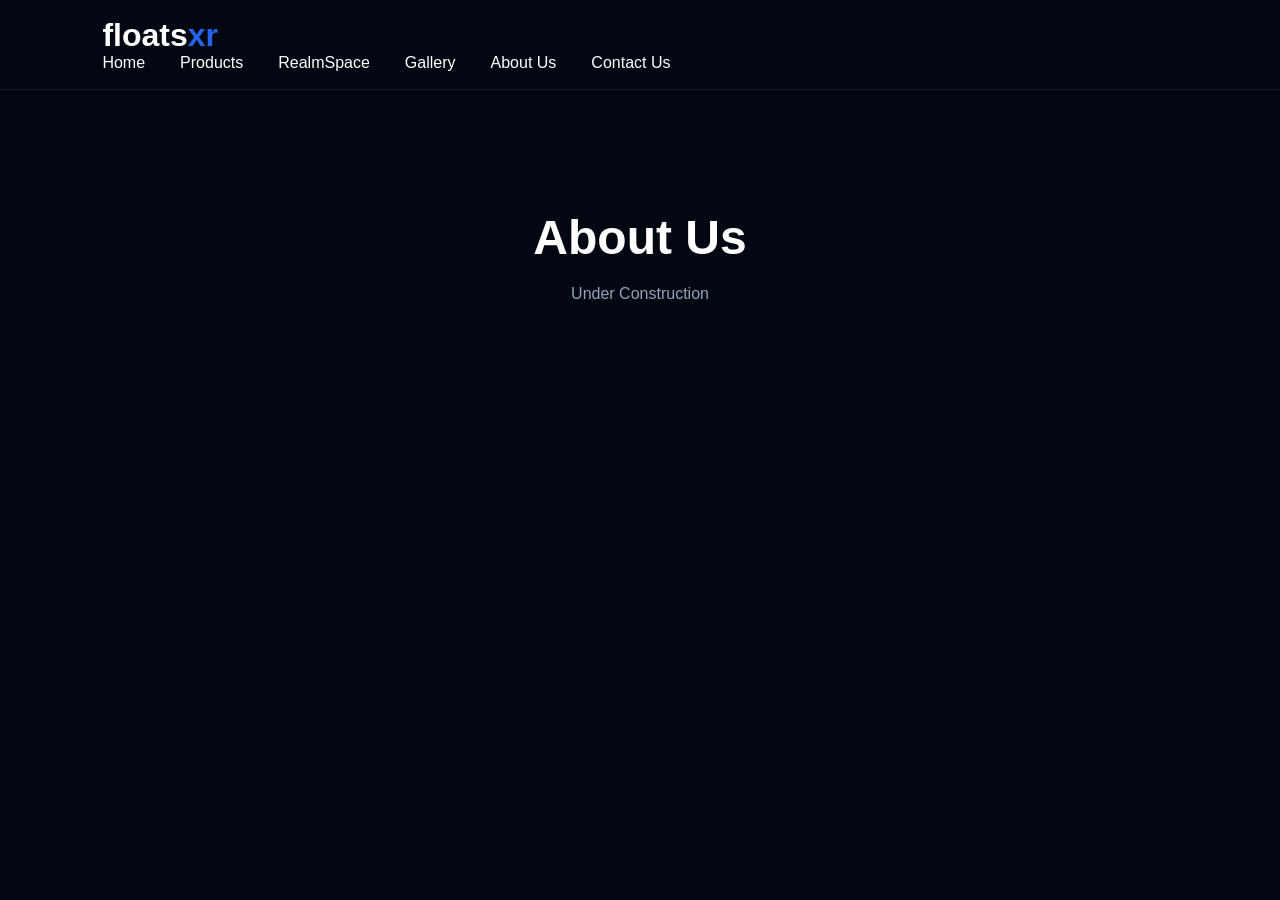
==== about.html @ 3cd28264 "Create about.html" ====
<!DOCTYPE html>
<html lang="en">
<head>
    <meta charset="UTF-8">
    <meta name="viewport" content="width=device-width, initial-scale=1.0">
    <title>About Us - FloatsXR</title>
    <link rel="stylesheet" href="style.css">
</head>
<body>

<header class="navbar">
    <div class="nav-inner">
        <div class="logo">
            floats<span>xr</span>
        </div>
        <nav>
            <a href="index.html">Home</a>
            <a href="products.html">Products</a>
            <a href="realmspace.html">RealmSpace</a>
            <a href="gallery.html">Gallery</a>
            <a href="about.html">About Us</a>
            <a href="contact.html">Contact Us</a>
        </nav>
    </div>
</header>

<section style="text-align:center;padding-top:120px;">
    <h1 style="font-size:3rem;">About Us</h1>
    <p style="color:#94a3b8;margin-top:20px;">Under Construction</p>
</section>

</body>
</html>
---- style.css ----
*{
    margin:0;
    padding:0;
    box-sizing:border-box;
}

body{
    background:#030712;
    color:white;
    font-family:Arial, Helvetica, sans-serif;
}

section{
    padding:100px 8%;
}

button{
    background:#2563eb;
    color:white;
    border:none;
    padding:14px 28px;
    border-radius:8px;
    cursor:pointer;
    transition:.3s;
}

button:hover{
    background:#1d4ed8;
}

.secondary{
    background:transparent;
    border:1px solid rgba(255,255,255,.2);
}

.section-label{
    color:#2563eb;
    margin-bottom:20px;
    letter-spacing:2px;
    font-size:.8rem;
}

/* NAVBAR */

.navbar{
    height:90px;
    display:flex;
    justify-content:space-between;
    align-items:center;
    padding:0 8%;
    border-bottom:1px solid rgba(255,255,255,.08);
}

.logo{
    font-size:2rem;
    font-weight:bold;
}

.logo span{
    color:#2563eb;
}

nav{
    display:flex;
    gap:35px;
}

nav a{
    text-decoration:none;
    color:white;
}

.active{
    color:#2563eb;
}

/* HERO */

.hero{
    min-height:90vh;
    display:grid;
    grid-template-columns:1fr 1.4fr;
    gap:50px;
    align-items:center;
}

.hero h1{
    font-size:5rem;
    line-height:1.05;
    margin-bottom:25px;
}

.hero h1 span{
    color:#2563eb;
}

.hero p{
    color:#cbd5e1;
    max-width:550px;
    line-height:1.8;
}

.hero-buttons{
    display:flex;
    gap:15px;
    margin-top:30px;
}

.hero-image{
    height:700px;
    background:#111827;
    border-radius:20px;
    display:flex;
    justify-content:center;
    align-items:center;
}

/* WHAT FLOATS */

.what-floats{
    display:grid;
    grid-template-columns:1fr 1.3fr;
    gap:60px;
    align-items:center;
}

.what-floats h2{
    font-size:3rem;
    margin-bottom:20px;
}

.video-card{
    height:450px;
    background:#111827;
    border-radius:16px;

    display:flex;
    justify-content:center;
    align-items:center;
}

/* CAPABILITIES */

.capability-grid{
    display:grid;
    grid-template-columns:repeat(4,1fr);
    gap:25px;
}

.capability-card{
    background:#111827;
    padding:40px 30px;
    border-radius:16px;
}

.capability-card h3{
    margin-bottom:15px;
}

/* REALMSPACE */

.realmspace{
    display:grid;
    grid-template-columns:1fr 1.4fr;
    gap:60px;
    align-items:center;
}

.realmspace h2{
    font-size:3rem;
    margin-bottom:20px;
}

.realmspace-image{
    height:500px;
    background:#111827;
    border-radius:20px;

    display:flex;
    justify-content:center;
    align-items:center;
}

/* CTA */

.cta{
    text-align:center;
}

.cta h2{
    font-size:4rem;
    margin-bottom:20px;
}

.cta p{
    max-width:700px;
    margin:0 auto 30px;
    color:#cbd5e1;
}

/* FOOTER */

footer{
    text-align:center;
    padding:60px;
    border-top:1px solid rgba(255,255,255,.08);
    color:#94a3b8;
}

/* RESPONSIVE */

@media(max-width:1200px){

    .hero,
    .what-floats,
    .realmspace{
        grid-template-columns:1fr;
    }

    .capability-grid{
        grid-template-columns:repeat(2,1fr);
    }

    .hero h1{
        font-size:4rem;
    }
}

@media(max-width:768px){

    nav{
        display:none;
    }

    .hero h1{
        font-size:3rem;
    }

    .capability-grid{
        grid-template-columns:1fr;
    }
}
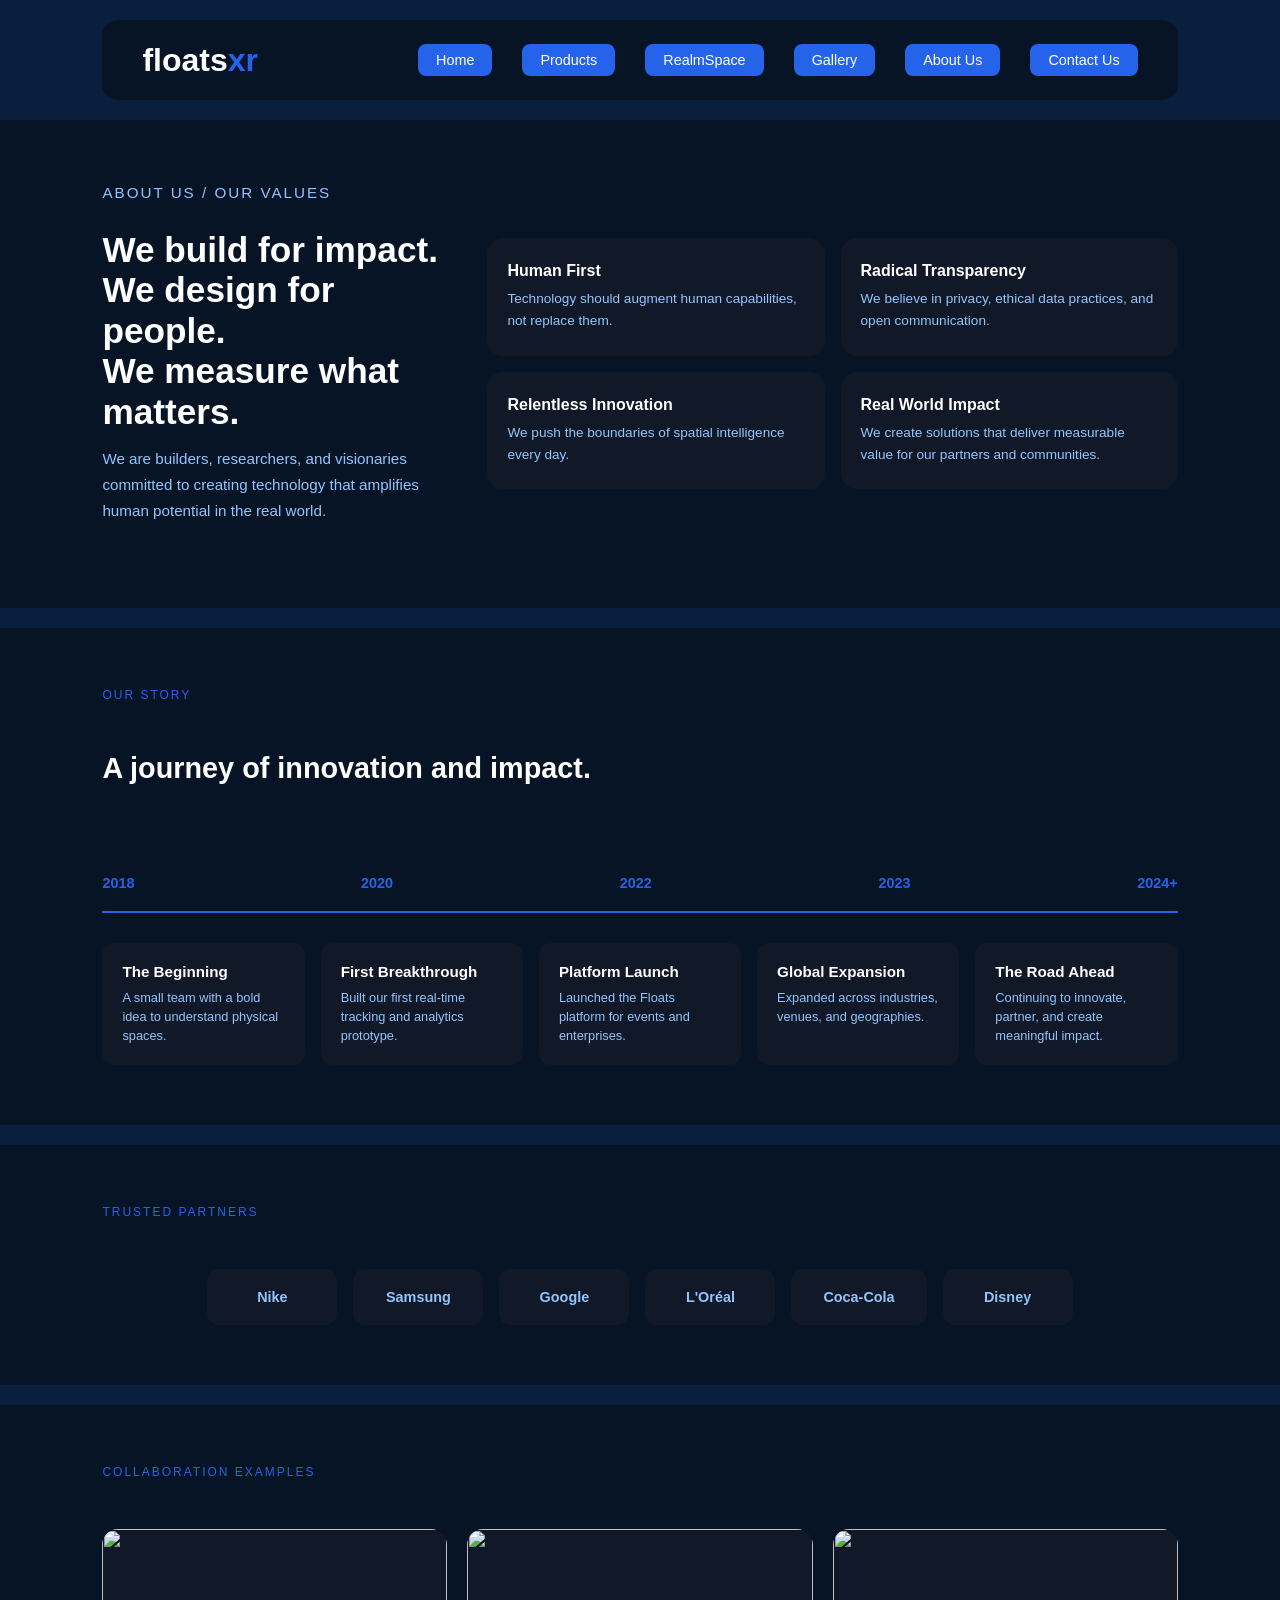
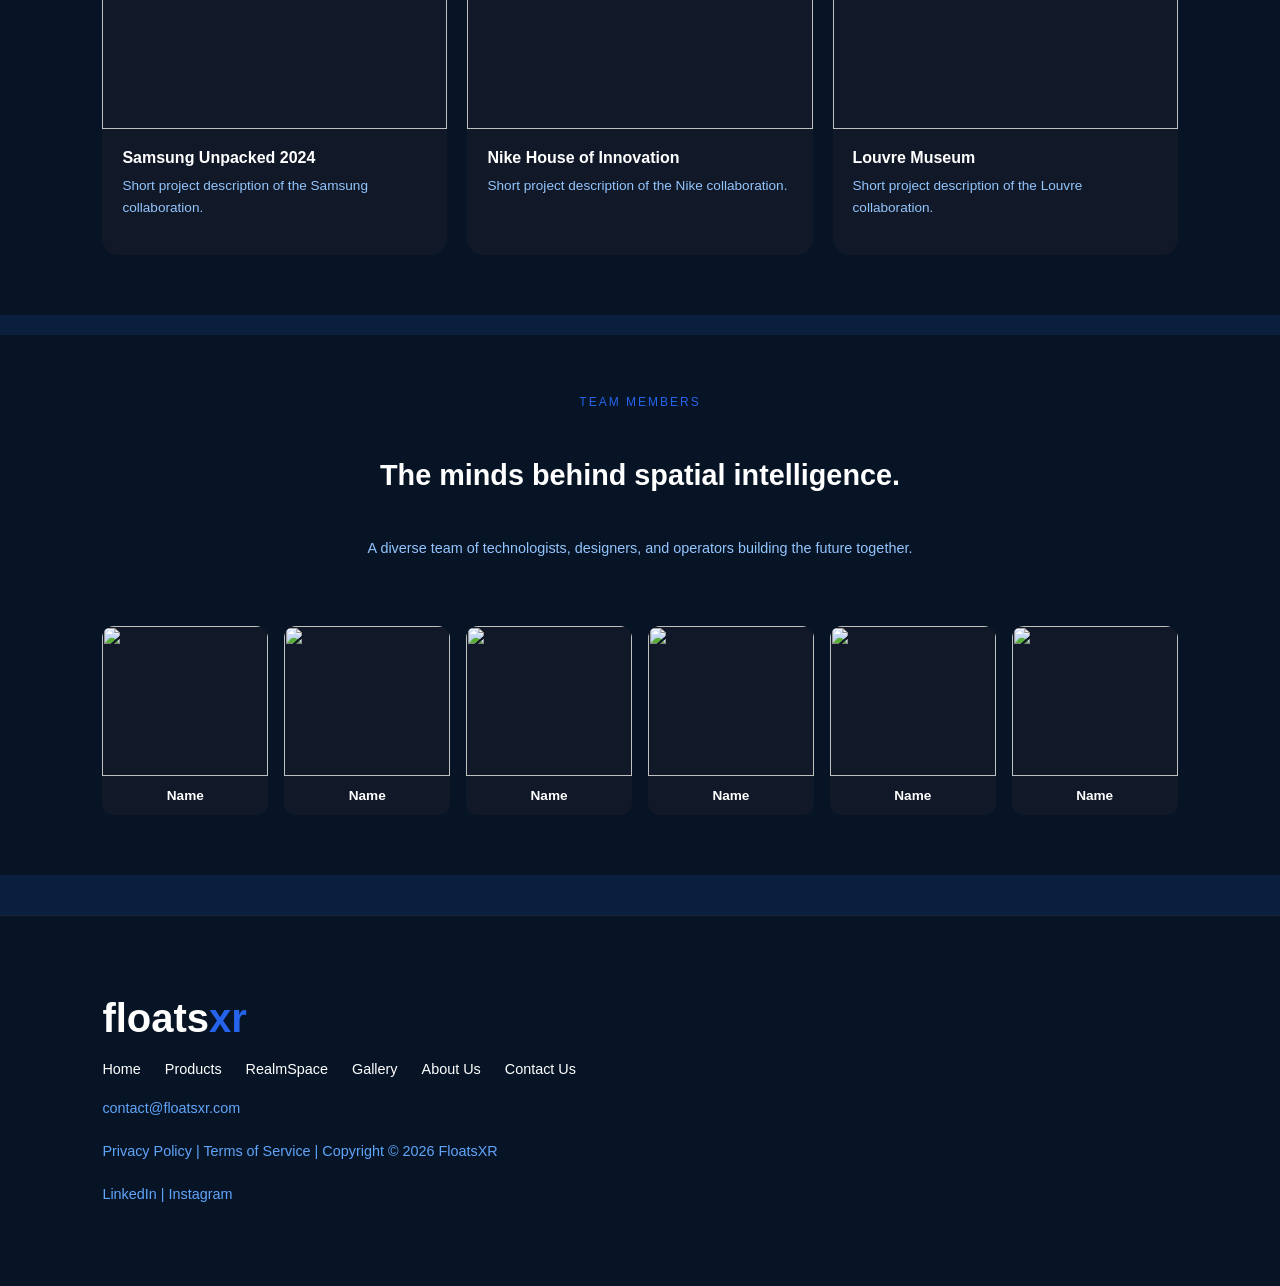
==== commit 712d0326: "Update about.html" ====
--- a/about.html
+++ b/about.html
@@ -24,10 +24,239 @@
     </div>
 </header>
 
-<section style="text-align:center;padding-top:120px;">
-    <h1 style="font-size:3rem;">About Us</h1>
-    <p style="color:#94a3b8;margin-top:20px;">Under Construction</p>
-</section>
+<section class="hero-section">
+
+    <div class="hero-inner">
+
+        <div class="hero-text">
+
+            <p class="section-label">ABOUT US / OUR VALUES</p>
+
+            <h1>
+                We build for impact.<br>
+                We design for people.<br>
+                We measure what matters.
+            </h1>
+
+            <p>
+                We are builders, researchers, and visionaries committed to
+                creating technology that amplifies human potential in the
+                real world.
+            </p>
+
+        </div>
+
+        <div class="hero-visual" style="display:block;">
+
+            <div class="values-list">
+                <div class="value-card">
+                    <h3>Human First</h3>
+                    <p>Technology should augment human capabilities, not replace them.</p>
+                </div>
+                <div class="value-card">
+                    <h3>Radical Transparency</h3>
+                    <p>We believe in privacy, ethical data practices, and open communication.</p>
+                </div>
+                <div class="value-card">
+                    <h3>Relentless Innovation</h3>
+                    <p>We push the boundaries of spatial intelligence every day.</p>
+                </div>
+                <div class="value-card">
+                    <h3>Real World Impact</h3>
+                    <p>We create solutions that deliver measurable value for our partners and communities.</p>
+                </div>
+            </div>
+
+        </div>
+
+    </div>
+
+</section>
+
+<section class="hero-section">
+
+    <div class="hero-inner" style="display:flex;flex-direction:column;padding:60px 8%;">
+
+        <p class="section-label" style="align-self:flex-start;">OUR STORY</p>
+
+        <h1 style="font-size:1.8rem;color:#fff;align-self:flex-start;margin-bottom:30px;">
+            A journey of innovation and impact.
+        </h1>
+
+        <div class="timeline">
+
+            <div class="timeline-bar">
+                <span>2018</span>
+                <span>2020</span>
+                <span>2022</span>
+                <span>2023</span>
+                <span>2024+</span>
+            </div>
+
+            <div class="timeline-items">
+                <div class="timeline-item">
+                    <h3>The Beginning</h3>
+                    <p>A small team with a bold idea to understand physical spaces.</p>
+                </div>
+                <div class="timeline-item">
+                    <h3>First Breakthrough</h3>
+                    <p>Built our first real-time tracking and analytics prototype.</p>
+                </div>
+                <div class="timeline-item">
+                    <h3>Platform Launch</h3>
+                    <p>Launched the Floats platform for events and enterprises.</p>
+                </div>
+                <div class="timeline-item">
+                    <h3>Global Expansion</h3>
+                    <p>Expanded across industries, venues, and geographies.</p>
+                </div>
+                <div class="timeline-item">
+                    <h3>The Road Ahead</h3>
+                    <p>Continuing to innovate, partner, and create meaningful impact.</p>
+                </div>
+            </div>
+
+        </div>
+
+    </div>
+
+</section>
+
+<section class="hero-section">
+
+    <div class="hero-inner" style="display:flex;flex-direction:column;padding:60px 8%;">
+
+        <p class="section-label" style="align-self:flex-start;">TRUSTED PARTNERS</p>
+
+        <div class="partners-grid">
+            <div class="partner-logo">Nike</div>
+            <div class="partner-logo">Samsung</div>
+            <div class="partner-logo">Google</div>
+            <div class="partner-logo">L'Or&eacute;al</div>
+            <div class="partner-logo">Coca-Cola</div>
+            <div class="partner-logo">Disney</div>
+        </div>
+
+    </div>
+
+</section>
+
+<section class="hero-section">
+
+    <div class="hero-inner" style="display:flex;flex-direction:column;padding:60px 8%;">
+
+        <p class="section-label" style="align-self:flex-start;">COLLABORATION EXAMPLES</p>
+
+        <div class="blog-grid">
+
+            <div class="blog-card">
+                <img src="image35.png" alt="">
+                <div class="blog-content">
+                    <h3>Samsung Unpacked 2024</h3>
+                    <p>Short project description of the Samsung collaboration.</p>
+                </div>
+            </div>
+
+            <div class="blog-card">
+                <img src="image36.png" alt="">
+                <div class="blog-content">
+                    <h3>Nike House of Innovation</h3>
+                    <p>Short project description of the Nike collaboration.</p>
+                </div>
+            </div>
+
+            <div class="blog-card">
+                <img src="image37.png" alt="">
+                <div class="blog-content">
+                    <h3>Louvre Museum</h3>
+                    <p>Short project description of the Louvre collaboration.</p>
+                </div>
+            </div>
+
+        </div>
+
+    </div>
+
+</section>
+
+<section class="hero-section">
+
+    <div class="hero-inner" style="display:flex;flex-direction:column;padding:60px 8%;text-align:center;">
+
+        <p class="section-label" style="align-self:center;">TEAM MEMBERS</p>
+
+        <h1 style="font-size:1.8rem;color:#fff;margin-bottom:8px;">
+            The minds behind spatial intelligence.
+        </h1>
+
+        <p style="color:#93c5fd;font-size:.9rem;margin-bottom:30px;max-width:600px;">
+            A diverse team of technologists, designers, and operators
+            building the future together.
+        </p>
+
+        <div class="team-grid">
+            <div class="team-card">
+                <img src="image38.png" alt="">
+                <strong>Name</strong>
+            </div>
+            <div class="team-card">
+                <img src="image39.png" alt="">
+                <strong>Name</strong>
+            </div>
+            <div class="team-card">
+                <img src="image40.png" alt="">
+                <strong>Name</strong>
+            </div>
+            <div class="team-card">
+                <img src="image41.png" alt="">
+                <strong>Name</strong>
+            </div>
+            <div class="team-card">
+                <img src="image42.png" alt="">
+                <strong>Name</strong>
+            </div>
+            <div class="team-card">
+                <img src="image43.png" alt="">
+                <strong>Name</strong>
+            </div>
+        </div>
+
+    </div>
+
+</section>
+
+<footer class="footer">
+
+    <div class="footer-content">
+
+        <div class="logo footer-logo">
+            floats<span>xr</span>
+        </div>
+
+        <nav class="footer-nav">
+            <a href="index.html">Home</a>
+            <a href="products.html">Products</a>
+            <a href="realmspace.html">RealmSpace</a>
+            <a href="gallery.html">Gallery</a>
+            <a href="about.html">About Us</a>
+            <a href="contact.html">Contact Us</a>
+        </nav>
+
+        <p class="footer-text">
+            contact@floatsxr.com
+        </p>
+
+        <p class="footer-text">
+            Privacy Policy | Terms of Service | Copyright &copy; 2026 FloatsXR
+        </p>
+
+        <p class="footer-text">
+            LinkedIn | Instagram
+        </p>
+
+    </div>
+
+</footer>
 
 </body>
 </html>
--- a/style.css
+++ b/style.css
@@ -5,7 +5,7 @@
 }
 
 body{
-    background:#030712;
+    background:#0a1e3d;
     color:white;
     font-family:Arial, Helvetica, sans-serif;
 }
@@ -14,46 +14,28 @@
     padding:100px 8%;
 }
 
-button{
-    background:#2563eb;
-    color:white;
-    border:none;
-    padding:14px 28px;
-    border-radius:8px;
-    cursor:pointer;
-    transition:.3s;
-}
-
-button:hover{
-    background:#1d4ed8;
-}
-
-.secondary{
-    background:transparent;
-    border:1px solid rgba(255,255,255,.2);
-}
-
-.section-label{
-    color:#2563eb;
-    margin-bottom:20px;
-    letter-spacing:2px;
-    font-size:.8rem;
-}
-
 /* NAVBAR */
 
 .navbar{
-    height:90px;
+    padding:20px 8%;
+}
+
+.nav-inner{
+    max-width:1400px;
+    margin:0 auto;
+    height:80px;
     display:flex;
     justify-content:space-between;
     align-items:center;
-    padding:0 8%;
-    border-bottom:1px solid rgba(255,255,255,.08);
+    padding:0 40px;
+    background:#071426;
+    border-radius:16px;
 }
 
 .logo{
     font-size:2rem;
     font-weight:bold;
+    color:#fff;
 }
 
 .logo span{
@@ -62,181 +44,1053 @@
 
 nav{
     display:flex;
-    gap:35px;
+    gap:30px;
 }
 
 nav a{
     text-decoration:none;
-    color:white;
-}
-
-.active{
+    color:#fff;
+    font-size:.9rem;
+    padding:8px 18px;
+    background:#2563eb;
+    border-radius:8px;
+    transition:.3s;
+}
+
+nav a:hover{
+    background:#1d4ed8;
+}
+
+.section-label{
     color:#2563eb;
+    letter-spacing:2px;
+    font-size:.75rem;
+    margin-bottom:10px;
 }
 
 /* HERO */
 
-.hero{
-    min-height:90vh;
+.hero-section{
+    padding:0;
+}
+
+.hero-section + .hero-section{
+    margin-top:20px;
+}
+
+.hero-inner{
     display:grid;
-    grid-template-columns:1fr 1.4fr;
-    gap:50px;
+    grid-template-columns:1fr 2fr;
+    gap:40px;
     align-items:center;
-}
-
-.hero h1{
-    font-size:5rem;
-    line-height:1.05;
-    margin-bottom:25px;
-}
-
-.hero h1 span{
+    padding:60px 8%;
+    background:#071426;
+}
+
+.hero-text h1{
+    font-size:2.2rem;
+    line-height:1.15;
+    margin-bottom:14px;
+}
+
+.hero-text h1 span{
     color:#2563eb;
 }
 
-.hero p{
-    color:#cbd5e1;
-    max-width:550px;
-    line-height:1.8;
-}
-
-.hero-buttons{
-    display:flex;
-    gap:15px;
-    margin-top:30px;
-}
-
-.hero-image{
-    height:700px;
-    background:#111827;
-    border-radius:20px;
+.hero-text p{
+    color:#93c5fd;
+    line-height:1.7;
+    margin-bottom:24px;
+    max-width:480px;
+    font-size:.95rem;
+}
+
+.hero-actions{
+    display:flex;
+    gap:12px;
+}
+
+.btn-primary,
+.btn-secondary{
+    display:inline-block;
+    background:#2563eb;
+    color:#fff;
+    text-decoration:none;
+    padding:12px 24px;
+    border-radius:8px;
+    font-weight:600;
+    font-size:.9rem;
+    transition:.3s;
+}
+
+.btn-primary:hover,
+.btn-secondary:hover{
+    background:#1d4ed8;
+}
+
+.hero-visual{
     display:flex;
     justify-content:center;
     align-items:center;
 }
 
-/* WHAT FLOATS */
-
-.what-floats{
+.hero-image{
+    width:100%;
+    max-width:800px;
+    height:400px;
+    border-radius:16px;
+    overflow:hidden;
+}
+
+.hero-image img{
+    width:100%;
+    height:100%;
+    object-fit:cover;
+    border:2px solid #4b5563;
+    border-radius:16px;
+    display:block;
+}
+
+/* CAPABILITIES - SLANTED */
+
+.slanted-row{
+    display:flex;
+    width:100%;
+    justify-content:center;
+    margin:-10px 0;
+}
+
+.slanted-card{
+    flex:1;
+    max-width:600px;
+    transform:skewX(-6deg);
+    border-radius:20px;
+    transition:all .4s ease;
+    cursor:pointer;
+    margin-left:-60px;
+    position:relative;
+    z-index:1;
+    overflow:hidden;
+}
+
+.slanted-card img{
+    position:absolute;
+    inset:0;
+    width:100%;
+    height:100%;
+    object-fit:cover;
+    z-index:0;
+    display:block;
+}
+
+.slanted-card::after{
+    content:'';
+    position:absolute;
+    inset:0;
+    background:rgba(7,20,38,.3);
+    z-index:1;
+    transition:.4s;
+}
+
+.slanted-card:first-child{
+    margin-left:0;
+}
+
+.slanted-card:hover{
+    flex:2;
+    max-width:700px;
+    z-index:10;
+}
+
+.slanted-card:not(:hover){
+    flex:.7;
+    max-width:300px;
+    opacity:.5;
+}
+
+.slanted-inner{
+    padding:80px 50px 80px 80px;
+    min-height:450px;
+    display:flex;
+    flex-direction:column;
+    align-items:center;
+    justify-content:center;
+    text-align:center;
+    position:relative;
+    z-index:2;
+    transform:skewX(6deg);
+    gap:12px;
+}
+
+.slanted-inner h3{
+    font-size:1.1rem;
+    margin-bottom:14px;
+    color:#fff;
+}
+
+.slanted-inner p{
+    color:#93c5fd;
+    font-size:.9rem;
+    line-height:1.7;
+    max-width:260px;
+}
+
+/* WHY CHOOSE */
+
+.why-list{
+    display:flex;
+    flex-direction:column;
+    gap:24px;
+}
+
+.why-item strong{
+    display:block;
+    color:#fff;
+    font-size:1rem;
+    margin-bottom:4px;
+}
+
+.why-item p{
+    color:#93c5fd;
+    font-size:.85rem;
+    line-height:1.6;
+}
+
+/* PRODUCT GRID */
+
+.product-grid{
     display:grid;
-    grid-template-columns:1fr 1.3fr;
-    gap:60px;
-    align-items:center;
-}
-
-.what-floats h2{
-    font-size:3rem;
-    margin-bottom:20px;
-}
-
-.video-card{
-    height:450px;
+    grid-template-columns:repeat(5,1fr);
+    gap:20px;
+    width:100%;
+}
+
+.product-card{
     background:#111827;
     border-radius:16px;
-
+    overflow:hidden;
+    position:relative;
+    transition:.3s;
+}
+
+.product-card img{
+    width:100%;
+    height:180px;
+    object-fit:cover;
+    display:block;
+}
+
+.product-card-content{
+    padding:20px;
+}
+
+.product-card-content h3{
+    color:#fff;
+    font-size:1rem;
+    margin-bottom:6px;
+}
+
+.product-card-content p{
+    color:#93c5fd;
+    font-size:.85rem;
+    margin-bottom:4px;
+}
+
+.product-card-content span{
+    color:#60a5fa;
+    font-size:.8rem;
+    line-height:1.5;
+    display:block;
+}
+
+/* PROCESS STEPS */
+
+.process-steps{
+    display:grid;
+    grid-template-columns:repeat(5,1fr);
+    gap:16px;
+}
+
+.process-step{
+    background:#111827;
+    border-radius:16px;
+    padding:24px 16px;
+    text-align:center;
+}
+
+.process-num{
+    width:36px;
+    height:36px;
+    background:#2563eb;
+    color:#fff;
+    border-radius:50%;
     display:flex;
     justify-content:center;
     align-items:center;
-}
-
-/* CAPABILITIES */
-
-.capability-grid{
+    font-weight:700;
+    font-size:.9rem;
+    margin:0 auto 12px;
+}
+
+.process-step strong{
+    display:block;
+    color:#fff;
+    font-size:.95rem;
+    margin-bottom:6px;
+}
+
+.process-step p{
+    color:#93c5fd;
+    font-size:.8rem;
+    line-height:1.5;
+}
+
+/* WORKFLOW */
+
+.workflow-grid{
+    display:flex;
+    align-items:center;
+    gap:20px;
+    width:100%;
+}
+
+.workflow-step{
+    background:#111827;
+    border-radius:16px;
+    padding:30px 24px;
+    flex:1;
+}
+
+.workflow-header{
+    display:flex;
+    align-items:center;
+    gap:12px;
+    margin-bottom:12px;
+}
+
+.workflow-num{
+    width:32px;
+    height:32px;
+    background:#2563eb;
+    color:#fff;
+    border-radius:50%;
+    display:flex;
+    justify-content:center;
+    align-items:center;
+    font-weight:700;
+    font-size:.85rem;
+    flex-shrink:0;
+}
+
+.workflow-header h3{
+    color:#fff;
+    font-size:1rem;
+}
+
+.workflow-step p{
+    color:#93c5fd;
+    font-size:.85rem;
+    line-height:1.6;
+    margin-bottom:12px;
+}
+
+.workflow-step ul{
+    list-style:none;
+    padding:0;
+}
+
+.workflow-step li{
+    color:#60a5fa;
+    font-size:.8rem;
+    padding:4px 0;
+    position:relative;
+    padding-left:16px;
+}
+
+.workflow-step li::before{
+    content:'•';
+    color:#2563eb;
+    position:absolute;
+    left:0;
+}
+
+.workflow-arrow{
+    font-size:2rem;
+    color:#2563eb;
+    flex-shrink:0;
+}
+
+/* ROADMAP */
+
+.roadmap-list{
+    display:flex;
+    flex-direction:column;
+    gap:12px;
+    width:100%;
+}
+
+.roadmap-item{
+    background:#111827;
+    border-radius:12px;
+    padding:20px 24px;
+    display:flex;
+    align-items:center;
+    gap:20px;
+}
+
+.roadmap-phase{
+    background:#2563eb;
+    color:#fff;
+    padding:4px 14px;
+    border-radius:6px;
+    font-size:.8rem;
+    font-weight:600;
+    flex-shrink:0;
+}
+
+.roadmap-item strong{
+    color:#fff;
+    font-size:.95rem;
+}
+
+/* STATS */
+
+.stats-grid{
+    display:grid;
+    grid-template-columns:1fr 1fr;
+    gap:16px;
+}
+
+.stat-card{
+    background:#111827;
+    border-radius:16px;
+    padding:24px 20px;
+    text-align:center;
+}
+
+.stat-number{
+    font-size:2rem;
+    font-weight:700;
+    color:#2563eb;
+    margin-bottom:4px;
+}
+
+.stat-label{
+    color:#93c5fd;
+    font-size:.85rem;
+}
+
+/* GALLERY GRID */
+
+.gallery-grid{
+    display:grid;
+    grid-template-columns:repeat(5,1fr);
+    gap:16px;
+    width:100%;
+}
+
+.gallery-card{
+    background:#111827;
+    border-radius:12px;
+    overflow:hidden;
+}
+
+.gallery-media{
+    position:relative;
+    height:180px;
+    overflow:hidden;
+}
+
+.gallery-media img{
+    width:100%;
+    height:100%;
+    object-fit:cover;
+    display:block;
+}
+
+.play-btn{
+    position:absolute;
+    inset:0;
+    display:flex;
+    justify-content:center;
+    align-items:center;
+    background:rgba(0,0,0,.5);
+    color:#fff;
+    font-size:.8rem;
+    font-weight:600;
+    letter-spacing:1px;
+    cursor:pointer;
+    transition:.3s;
+}
+
+.play-btn:hover{
+    background:rgba(37,99,235,.7);
+}
+
+.gallery-card-info{
+    padding:14px;
+}
+
+.gallery-card-info strong{
+    display:block;
+    color:#fff;
+    font-size:.85rem;
+    margin-bottom:2px;
+}
+
+.gallery-card-info span{
+    color:#60a5fa;
+    font-size:.75rem;
+}
+
+/* FILTER BAR */
+
+.filter-bar{
+    display:flex;
+    flex-wrap:wrap;
+    gap:10px;
+    margin-bottom:20px;
+    width:100%;
+}
+
+.filter-btn{
+    text-decoration:none;
+    color:#93c5fd;
+    background:#111827;
+    padding:8px 18px;
+    border-radius:8px;
+    font-size:.85rem;
+    transition:.3s;
+}
+
+.filter-btn.active,
+.filter-btn:hover{
+    background:#2563eb;
+    color:#fff;
+}
+
+/* BLOG GRID */
+
+.blog-grid{
+    display:grid;
+    grid-template-columns:repeat(3,1fr);
+    gap:20px;
+    width:100%;
+}
+
+.blog-card{
+    background:#111827;
+    border-radius:16px;
+    overflow:hidden;
+}
+
+.blog-card img{
+    width:100%;
+    height:200px;
+    object-fit:cover;
+    display:block;
+}
+
+.blog-content{
+    padding:20px;
+}
+
+.blog-content h3{
+    color:#fff;
+    font-size:1rem;
+    margin-bottom:8px;
+}
+
+.blog-content p{
+    color:#93c5fd;
+    font-size:.85rem;
+    line-height:1.6;
+    margin-bottom:16px;
+}
+
+.read-more{
+    display:inline-block;
+    background:#2563eb;
+    color:#fff;
+    text-decoration:none;
+    padding:8px 20px;
+    border-radius:8px;
+    font-size:.85rem;
+    font-weight:600;
+    transition:.3s;
+}
+
+.read-more:hover{
+    background:#1d4ed8;
+}
+
+/* VALUES */
+
+.values-list{
+    display:grid;
+    grid-template-columns:1fr 1fr;
+    gap:16px;
+}
+
+.value-card{
+    background:#111827;
+    border-radius:16px;
+    padding:24px 20px;
+}
+
+.value-card h3{
+    color:#fff;
+    font-size:1rem;
+    margin-bottom:8px;
+}
+
+.value-card p{
+    color:#93c5fd;
+    font-size:.85rem;
+    line-height:1.6;
+}
+
+/* TIMELINE */
+
+.timeline{
+    width:100%;
+}
+
+.timeline-bar{
+    display:flex;
+    justify-content:space-between;
+    padding:20px 0;
+    border-bottom:2px solid #2563eb;
+    margin-bottom:30px;
+}
+
+.timeline-bar span{
+    color:#2563eb;
+    font-weight:700;
+    font-size:.9rem;
+}
+
+.timeline-items{
+    display:grid;
+    grid-template-columns:repeat(5,1fr);
+    gap:16px;
+}
+
+.timeline-item{
+    background:#111827;
+    border-radius:12px;
+    padding:20px;
+}
+
+.timeline-item h3{
+    color:#fff;
+    font-size:.95rem;
+    margin-bottom:8px;
+}
+
+.timeline-item p{
+    color:#93c5fd;
+    font-size:.8rem;
+    line-height:1.5;
+}
+
+/* PARTNERS */
+
+.partners-grid{
+    display:flex;
+    flex-wrap:wrap;
+    justify-content:center;
+    gap:16px;
+    width:100%;
+}
+
+.partner-logo{
+    background:#111827;
+    border-radius:12px;
+    padding:20px 32px;
+    color:#93c5fd;
+    font-size:.9rem;
+    font-weight:600;
+    text-align:center;
+    min-width:130px;
+}
+
+/* TEAM */
+
+.team-grid{
+    display:grid;
+    grid-template-columns:repeat(6,1fr);
+    gap:16px;
+    width:100%;
+}
+
+.team-card{
+    background:#111827;
+    border-radius:12px;
+    overflow:hidden;
+    text-align:center;
+}
+
+.team-card img{
+    width:100%;
+    height:150px;
+    object-fit:cover;
+    display:block;
+}
+
+.team-card strong{
+    display:block;
+    color:#fff;
+    font-size:.85rem;
+    padding:12px;
+}
+
+/* SERVICES */
+
+.services-grid{
     display:grid;
     grid-template-columns:repeat(4,1fr);
-    gap:25px;
-}
-
-.capability-card{
-    background:#111827;
-    padding:40px 30px;
+    gap:16px;
+    width:100%;
+}
+
+.service-card{
+    background:#111827;
     border-radius:16px;
-}
-
-.capability-card h3{
-    margin-bottom:15px;
-}
-
-/* REALMSPACE */
-
-.realmspace{
-    display:grid;
-    grid-template-columns:1fr 1.4fr;
-    gap:60px;
-    align-items:center;
-}
-
-.realmspace h2{
-    font-size:3rem;
-    margin-bottom:20px;
-}
-
-.realmspace-image{
-    height:500px;
-    background:#111827;
-    border-radius:20px;
-
+    padding:30px 24px;
+    text-align:center;
+}
+
+.service-icon{
+    width:48px;
+    height:48px;
+    background:#2563eb;
+    border-radius:50%;
     display:flex;
     justify-content:center;
     align-items:center;
-}
-
-/* CTA */
-
-.cta{
-    text-align:center;
-}
-
-.cta h2{
-    font-size:4rem;
-    margin-bottom:20px;
-}
-
-.cta p{
-    max-width:700px;
-    margin:0 auto 30px;
-    color:#cbd5e1;
+    color:#fff;
+    font-size:.7rem;
+    font-weight:700;
+    margin:0 auto 16px;
+}
+
+.service-card h3{
+    color:#fff;
+    font-size:.95rem;
+    margin-bottom:8px;
+}
+
+.service-card p{
+    color:#93c5fd;
+    font-size:.85rem;
+    line-height:1.6;
+}
+
+/* CONTACT DETAILS */
+
+.contact-details{
+    display:flex;
+    flex-direction:column;
+    gap:20px;
+    margin-top:20px;
+}
+
+.contact-detail strong{
+    display:block;
+    color:#2563eb;
+    font-size:.8rem;
+    letter-spacing:1px;
+    margin-bottom:4px;
+}
+
+.contact-detail span{
+    color:#fff;
+    font-size:.9rem;
+    line-height:1.6;
+}
+
+/* CONTACT FORM */
+
+.contact-form{
+    display:flex;
+    flex-direction:column;
+    gap:12px;
+}
+
+.contact-form input,
+.contact-form textarea{
+    background:#111827;
+    border:1px solid rgba(255,255,255,.1);
+    border-radius:8px;
+    padding:12px 16px;
+    color:#fff;
+    font-size:.9rem;
+    font-family:inherit;
+    outline:none;
+    transition:.3s;
+}
+
+.contact-form input::placeholder,
+.contact-form textarea::placeholder{
+    color:#6b7280;
+}
+
+.contact-form input:focus,
+.contact-form textarea:focus{
+    border-color:#2563eb;
+}
+
+.contact-form textarea{
+    resize:vertical;
+}
+
+/* SOCIAL */
+
+.social-links{
+    display:flex;
+    gap:20px;
+    flex-wrap:wrap;
+    justify-content:center;
+}
+
+.social-links a{
+    color:#93c5fd;
+    text-decoration:none;
+    font-size:.9rem;
+    padding:8px 20px;
+    background:#111827;
+    border-radius:8px;
+    transition:.3s;
+}
+
+.social-links a:hover{
+    background:#2563eb;
+    color:#fff;
 }
 
 /* FOOTER */
 
-footer{
-    text-align:center;
-    padding:60px;
+.footer{
+    margin-top:40px;
+    padding:80px 8%;
     border-top:1px solid rgba(255,255,255,.08);
-    color:#94a3b8;
+    background:#071426;
+}
+
+.footer-content{
+    max-width:1400px;
+    margin:0 auto;
+
+    display:flex;
+    flex-direction:column;
+    align-items:flex-start;
+
+    gap:20px;
+}
+
+.footer-logo{
+    font-size:2.5rem;
+}
+
+.footer-nav{
+    display:flex;
+    flex-wrap:wrap;
+    gap:24px;
+}
+
+.footer-nav a{
+    text-decoration:none;
+    color:#ffffff;
+    background:none;
+    padding:0;
+    border-radius:0;
+    transition:.3s;
+}
+
+.footer-nav a:hover{
+    color:#2563eb;
+}
+
+.footer-text{
+    color:#60a5fa;
+    font-size:.9rem;
+    line-height:1.6;
 }
 
 /* RESPONSIVE */
 
 @media(max-width:1200px){
-
-    .hero,
-    .what-floats,
-    .realmspace{
+    .hero-inner{
         grid-template-columns:1fr;
-    }
-
-    .capability-grid{
-        grid-template-columns:repeat(2,1fr);
-    }
-
-    .hero h1{
-        font-size:4rem;
+        padding:40px 8%;
+    }
+
+    .hero-text h1{
+        font-size:1.8rem;
+    }
+
+    .hero-image{
+        height:300px;
     }
 }
 
 @media(max-width:768px){
-
     nav{
         display:none;
     }
 
-    .hero h1{
-        font-size:3rem;
-    }
-
-    .capability-grid{
+    .hero-text h1{
+        font-size:1.8rem;
+    }
+
+    .hero-inner{
+        padding:40px 30px;
+    }
+
+    .hero-image{
+        height:220px;
+    }
+
+    .slanted-card{
+        max-width:400px;
+    }
+
+    .slanted-card:hover{
+        max-width:500px;
+    }
+
+    .slanted-card:not(:hover){
+        max-width:200px;
+    }
+
+    .slanted-inner{
+        padding:50px 30px 50px 50px;
+        min-height:350px;
+    }
+
+    .slanted-inner p{
+        max-width:200px;
+    }
+
+    .hero-actions{
+        flex-direction:column;
+    }
+
+    .product-grid{
+        grid-template-columns:repeat(3,1fr);
+    }
+
+    .process-steps{
+        grid-template-columns:repeat(3,1fr);
+    }
+
+    .workflow-grid{
+        flex-direction:column;
+    }
+
+    .workflow-arrow{
+        transform:rotate(90deg);
+    }
+
+    .gallery-grid{
+        grid-template-columns:repeat(3,1fr);
+    }
+
+    .blog-grid{
         grid-template-columns:1fr;
     }
-}
+
+    .stats-grid{
+        grid-template-columns:1fr 1fr;
+    }
+
+    .timeline-items{
+        grid-template-columns:repeat(3,1fr);
+    }
+
+    .team-grid{
+        grid-template-columns:repeat(3,1fr);
+    }
+
+    .services-grid{
+        grid-template-columns:repeat(2,1fr);
+    }
+}
+
+@media(max-width:500px){
+    .slanted-card{
+        max-width:250px;
+    }
+
+    .slanted-card:hover{
+        max-width:400px;
+    }
+
+    .slanted-card:not(:hover){
+        max-width:140px;
+    }
+
+    .slanted-inner{
+        padding:40px 20px 40px 35px;
+        min-height:280px;
+    }
+
+    .slanted-inner p{
+        max-width:160px;
+    }
+
+    .product-grid{
+        grid-template-columns:repeat(2,1fr);
+    }
+
+    .process-steps{
+        grid-template-columns:repeat(2,1fr);
+    }
+
+    .workflow-grid{
+        flex-direction:column;
+    }
+
+    .workflow-arrow{
+        transform:rotate(90deg);
+    }
+
+    .gallery-grid{
+        grid-template-columns:repeat(2,1fr);
+    }
+
+    .blog-grid{
+        grid-template-columns:1fr;
+    }
+
+    .stats-grid{
+        grid-template-columns:1fr;
+    }
+
+    .values-list{
+        grid-template-columns:1fr;
+    }
+
+    .timeline-items{
+        grid-template-columns:1fr;
+    }
+
+    .partners-grid{
+        flex-direction:column;
+        align-items:center;
+    }
+
+    .team-grid{
+        grid-template-columns:repeat(2,1fr);
+    }
+
+    .services-grid{
+        grid-template-columns:1fr;
+    }
+
+    .social-links{
+        flex-direction:column;
+        align-items:center;
+    }
+}
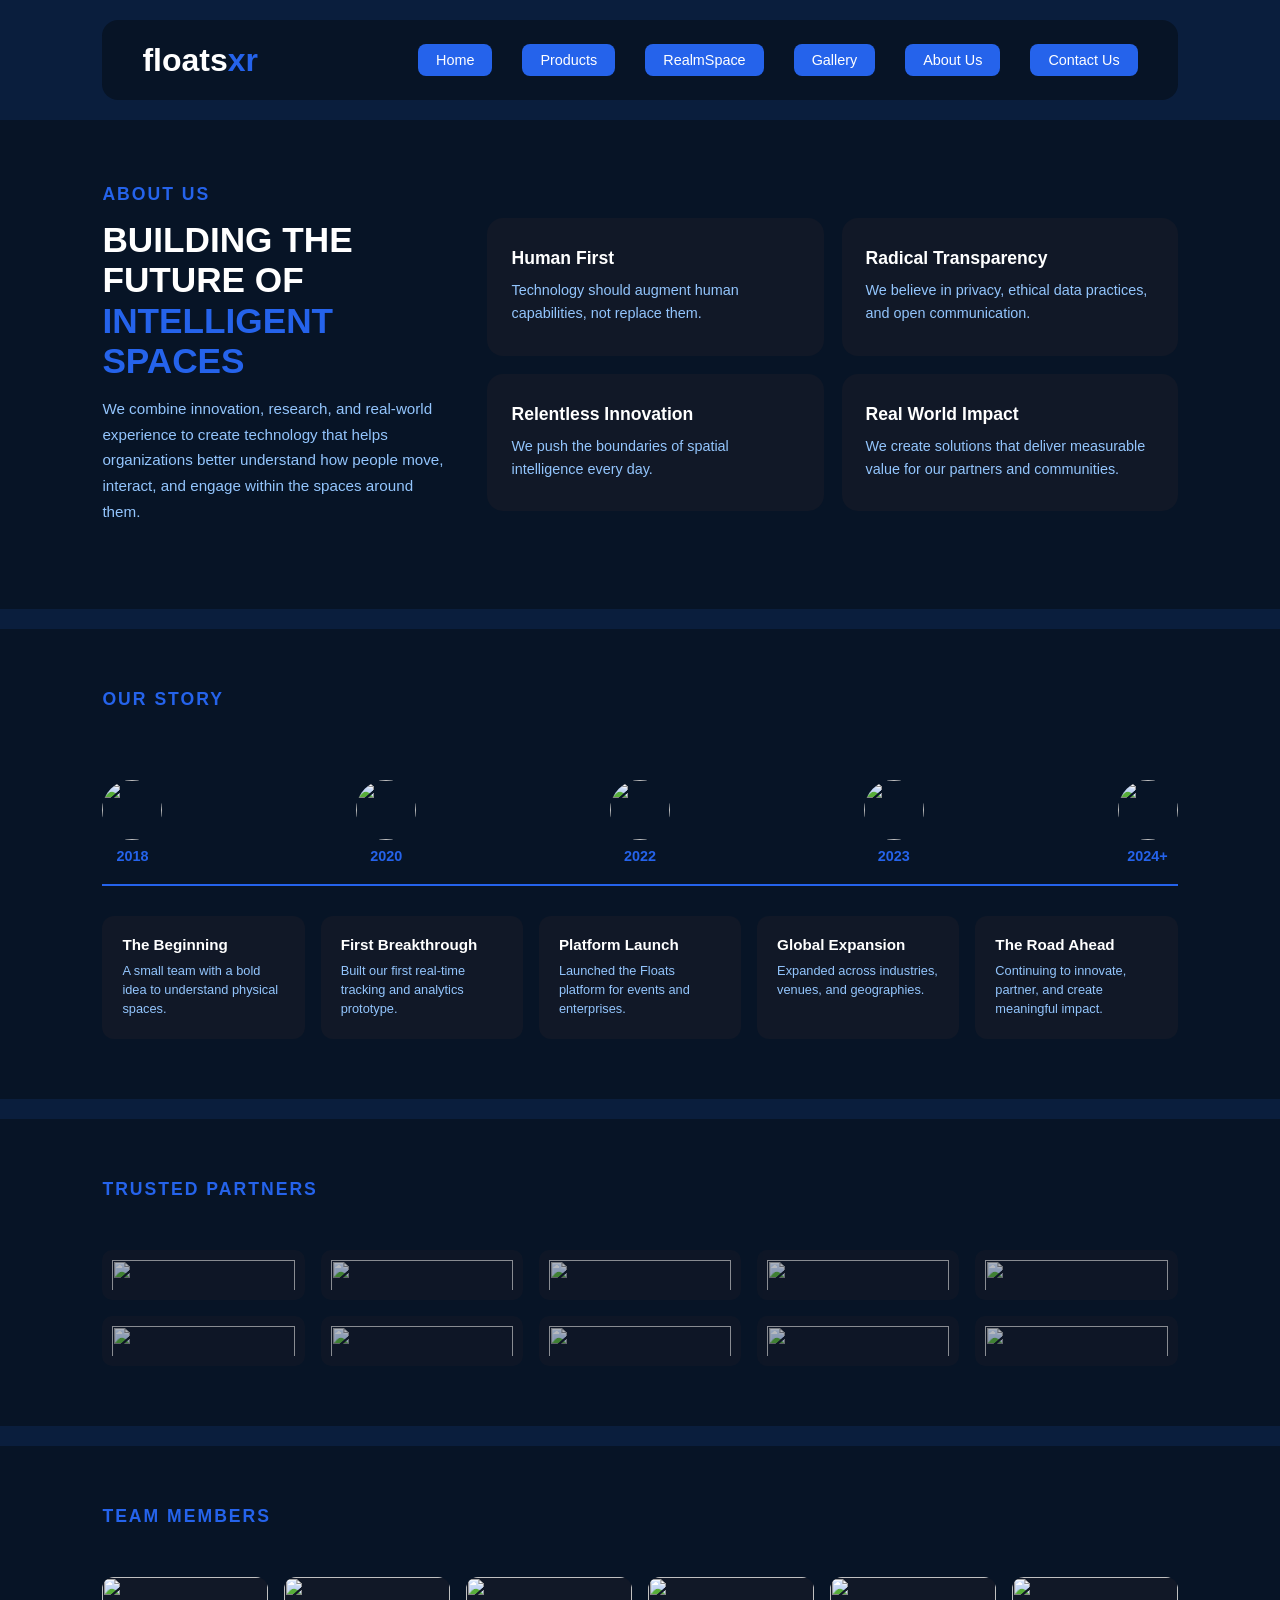
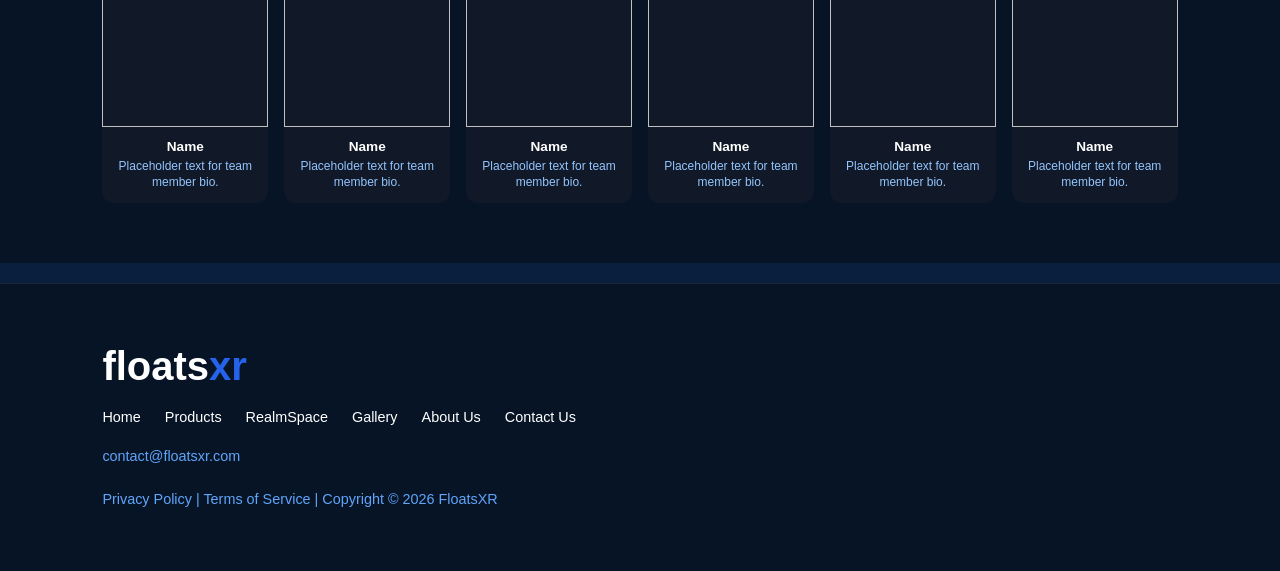
==== commit 9b3dbd7d: "Update about.html" ====
--- a/about.html
+++ b/about.html
@@ -30,18 +30,17 @@
 
         <div class="hero-text">
 
-            <p class="section-label">ABOUT US / OUR VALUES</p>
+            <p class="section-label">ABOUT US</p>
 
             <h1>
-                We build for impact.<br>
-                We design for people.<br>
-                We measure what matters.
+                BUILDING THE FUTURE OF<br>
+                <span style="color:#2563eb;">INTELLIGENT SPACES</span>
             </h1>
 
             <p>
-                We are builders, researchers, and visionaries committed to
-                creating technology that amplifies human potential in the
-                real world.
+                We combine innovation, research, and real-world experience to
+                create technology that helps organizations better understand how
+                people move, interact, and engage within the spaces around them.
             </p>
 
         </div>
@@ -79,18 +78,29 @@
 
         <p class="section-label" style="align-self:flex-start;">OUR STORY</p>
 
-        <h1 style="font-size:1.8rem;color:#fff;align-self:flex-start;margin-bottom:30px;">
-            A journey of innovation and impact.
-        </h1>
-
         <div class="timeline">
 
             <div class="timeline-bar">
-                <span>2018</span>
-                <span>2020</span>
-                <span>2022</span>
-                <span>2023</span>
-                <span>2024+</span>
+                <div class="timeline-date">
+                    <img src="image44.png" alt="">
+                    <span>2018</span>
+                </div>
+                <div class="timeline-date">
+                    <img src="image45.png" alt="">
+                    <span>2020</span>
+                </div>
+                <div class="timeline-date">
+                    <img src="image46.png" alt="">
+                    <span>2022</span>
+                </div>
+                <div class="timeline-date">
+                    <img src="image47.png" alt="">
+                    <span>2023</span>
+                </div>
+                <div class="timeline-date">
+                    <img src="image48.png" alt="">
+                    <span>2024+</span>
+                </div>
             </div>
 
             <div class="timeline-items">
@@ -129,50 +139,16 @@
         <p class="section-label" style="align-self:flex-start;">TRUSTED PARTNERS</p>
 
         <div class="partners-grid">
-            <div class="partner-logo">Nike</div>
-            <div class="partner-logo">Samsung</div>
-            <div class="partner-logo">Google</div>
-            <div class="partner-logo">L'Or&eacute;al</div>
-            <div class="partner-logo">Coca-Cola</div>
-            <div class="partner-logo">Disney</div>
-        </div>
-
-    </div>
-
-</section>
-
-<section class="hero-section">
-
-    <div class="hero-inner" style="display:flex;flex-direction:column;padding:60px 8%;">
-
-        <p class="section-label" style="align-self:flex-start;">COLLABORATION EXAMPLES</p>
-
-        <div class="blog-grid">
-
-            <div class="blog-card">
-                <img src="image35.png" alt="">
-                <div class="blog-content">
-                    <h3>Samsung Unpacked 2024</h3>
-                    <p>Short project description of the Samsung collaboration.</p>
-                </div>
-            </div>
-
-            <div class="blog-card">
-                <img src="image36.png" alt="">
-                <div class="blog-content">
-                    <h3>Nike House of Innovation</h3>
-                    <p>Short project description of the Nike collaboration.</p>
-                </div>
-            </div>
-
-            <div class="blog-card">
-                <img src="image37.png" alt="">
-                <div class="blog-content">
-                    <h3>Louvre Museum</h3>
-                    <p>Short project description of the Louvre collaboration.</p>
-                </div>
-            </div>
-
+            <img src="image49.png" alt="">
+            <img src="image50.png" alt="">
+            <img src="image51.png" alt="">
+            <img src="image52.png" alt="">
+            <img src="image53.png" alt="">
+            <img src="image54.png" alt="">
+            <img src="image55.png" alt="">
+            <img src="image56.png" alt="">
+            <img src="image57.png" alt="">
+            <img src="image58.png" alt="">
         </div>
 
     </div>
@@ -182,42 +158,38 @@
 <section class="hero-section">
 
     <div class="hero-inner" style="display:flex;flex-direction:column;padding:60px 8%;text-align:center;">
-
-        <p class="section-label" style="align-self:center;">TEAM MEMBERS</p>
-
-        <h1 style="font-size:1.8rem;color:#fff;margin-bottom:8px;">
-            The minds behind spatial intelligence.
-        </h1>
-
-        <p style="color:#93c5fd;font-size:.9rem;margin-bottom:30px;max-width:600px;">
-            A diverse team of technologists, designers, and operators
-            building the future together.
-        </p>
+        <p class="section-label" style="align-self:flex-start;">TEAM MEMBERS</p>
 
         <div class="team-grid">
             <div class="team-card">
                 <img src="image38.png" alt="">
                 <strong>Name</strong>
+                <p class="team-bio">Placeholder text for team member bio.</p>
             </div>
             <div class="team-card">
                 <img src="image39.png" alt="">
                 <strong>Name</strong>
+                <p class="team-bio">Placeholder text for team member bio.</p>
             </div>
             <div class="team-card">
                 <img src="image40.png" alt="">
                 <strong>Name</strong>
+                <p class="team-bio">Placeholder text for team member bio.</p>
             </div>
             <div class="team-card">
                 <img src="image41.png" alt="">
                 <strong>Name</strong>
+                <p class="team-bio">Placeholder text for team member bio.</p>
             </div>
             <div class="team-card">
                 <img src="image42.png" alt="">
                 <strong>Name</strong>
+                <p class="team-bio">Placeholder text for team member bio.</p>
             </div>
             <div class="team-card">
                 <img src="image43.png" alt="">
                 <strong>Name</strong>
+                <p class="team-bio">Placeholder text for team member bio.</p>
             </div>
         </div>
 
@@ -250,10 +222,6 @@
             Privacy Policy | Terms of Service | Copyright &copy; 2026 FloatsXR
         </p>
 
-        <p class="footer-text">
-            LinkedIn | Instagram
-        </p>
-
     </div>
 
 </footer>
--- a/style.css
+++ b/style.css
@@ -61,11 +61,14 @@
     background:#1d4ed8;
 }
 
-.section-label{
+.section-label,
+.hero-text .section-label{
     color:#2563eb;
     letter-spacing:2px;
-    font-size:.75rem;
+    font-size:1.1rem;
     margin-bottom:10px;
+    font-weight:700;
+    white-space:nowrap;
 }
 
 /* HERO */
@@ -158,6 +161,7 @@
     width:100%;
     justify-content:center;
     margin:-10px 0;
+    padding-right:60px;
 }
 
 .slanted-card{
@@ -238,19 +242,37 @@
 /* WHY CHOOSE */
 
 .why-list{
-    display:flex;
-    flex-direction:column;
-    gap:24px;
-}
-
-.why-item strong{
+    display:grid;
+    grid-template-columns:1fr 1fr;
+    gap:16px;
+}
+
+.why-item{
+    display:flex;
+    gap:12px;
+    align-items:flex-start;
+    background:#111827;
+    border-radius:16px;
+    padding:20px;
+}
+
+.why-num{
+    font-size:2.5rem;
+    font-weight:700;
+    line-height:1;
+    flex-shrink:0;
+    min-width:40px;
+    color:#2563eb;
+}
+
+.why-item-content strong{
     display:block;
     color:#fff;
     font-size:1rem;
     margin-bottom:4px;
 }
 
-.why-item p{
+.why-item-content p{
     color:#93c5fd;
     font-size:.85rem;
     line-height:1.6;
@@ -297,8 +319,8 @@
 }
 
 .product-card-content span{
-    color:#60a5fa;
-    font-size:.8rem;
+    color:#93c5fd;
+    font-size:.85rem;
     line-height:1.5;
     display:block;
 }
@@ -307,15 +329,34 @@
 
 .process-steps{
     display:grid;
-    grid-template-columns:repeat(5,1fr);
-    gap:16px;
+    grid-template-columns:repeat(3,1fr);
+    gap:12px;
+    max-width:520px;
+    margin:0 auto;
 }
 
 .process-step{
     background:#111827;
     border-radius:16px;
-    padding:24px 16px;
+    padding:20px 12px;
     text-align:center;
+}
+
+.process-step:nth-child(1){grid-column:1;grid-row:1;}
+.process-step:nth-child(2){grid-column:2;grid-row:1;}
+.process-step:nth-child(3){grid-column:3;grid-row:1;}
+
+.process-steps-row2{
+    grid-column:1/-1;
+    display:flex;
+    justify-content:center;
+    gap:12px;
+}
+
+.process-steps-row2 .process-step{
+    flex:0 0 auto;
+    width:calc(33.333% - 16px);
+    max-width:165px;
 }
 
 .process-num{
@@ -400,8 +441,8 @@
 }
 
 .workflow-step li{
-    color:#60a5fa;
-    font-size:.8rem;
+    color:#93c5fd;
+    font-size:.85rem;
     padding:4px 0;
     position:relative;
     padding-left:16px;
@@ -420,7 +461,50 @@
     flex-shrink:0;
 }
 
-/* ROADMAP */
+/* ROADMAP CARDS */
+
+.roadmap-cards{
+    display:grid;
+    grid-template-columns:repeat(5,1fr);
+    gap:16px;
+    width:100%;
+}
+
+.roadmap-card{
+    background:#111827;
+    border-radius:16px;
+    padding:24px 20px;
+    display:flex;
+    flex-direction:column;
+    justify-content:space-between;
+    min-height:280px;
+}
+
+.roadmap-text strong{
+    color:#fff;
+    font-size:.95rem;
+    display:block;
+    margin-bottom:8px;
+}
+
+.roadmap-text p{
+    color:#93c5fd;
+    font-size:.82rem;
+    line-height:1.6;
+    margin:0;
+}
+
+.roadmap-year{
+    background:#2563eb;
+    color:#fff;
+    padding:4px 14px;
+    border-radius:6px;
+    font-size:.8rem;
+    font-weight:600;
+    display:inline-block;
+    align-self:flex-start;
+    margin-top:16px;
+}
 
 .roadmap-list{
     display:flex;
@@ -453,6 +537,30 @@
     font-size:.95rem;
 }
 
+/* SYSTEM GRID */
+
+.system-grid{
+    grid-template-columns:repeat(4,1fr);
+    max-width:1000px;
+    margin:0 auto;
+}
+
+.system-grid .product-card img{
+    height:210px;
+}
+
+.system-grid .product-card-content{
+    padding:24px;
+}
+
+.system-grid .product-card-content h3{
+    font-size:1.1rem;
+}
+
+.system-grid .product-card-content p{
+    font-size:.92rem;
+}
+
 /* STATS */
 
 .stats-grid{
@@ -469,15 +577,16 @@
 }
 
 .stat-number{
-    font-size:2rem;
+    font-size:3rem;
     font-weight:700;
     color:#2563eb;
-    margin-bottom:4px;
+    margin-bottom:6px;
 }
 
 .stat-label{
     color:#93c5fd;
-    font-size:.85rem;
+    font-size:1.1rem;
+    white-space:nowrap;
 }
 
 /* GALLERY GRID */
@@ -539,8 +648,46 @@
 }
 
 .gallery-card-info span{
-    color:#60a5fa;
-    font-size:.75rem;
+    color:#93c5fd;
+    font-size:.8rem;
+}
+
+/* GALLERY SLIDER */
+
+.gallery-slider-wrap{
+    overflow:hidden;
+    width:100%;
+    position:relative;
+}
+
+.gallery-slider{
+    display:flex;
+    transition:transform .4s ease;
+}
+
+.gallery-slide{
+    display:grid;
+    grid-template-columns:repeat(5,1fr);
+    gap:16px;
+    flex:0 0 100%;
+}
+
+.gallery-slide .gallery-card{
+    background:#111827;
+    border-radius:12px;
+    overflow:hidden;
+}
+
+.gallery-slide .gallery-card-info strong{
+    display:block;
+    color:#fff;
+    font-size:.85rem;
+    margin-bottom:2px;
+}
+
+.gallery-slide .gallery-card-info span{
+    color:#93c5fd;
+    font-size:.8rem;
 }
 
 /* FILTER BAR */
@@ -629,24 +776,24 @@
 .values-list{
     display:grid;
     grid-template-columns:1fr 1fr;
-    gap:16px;
+    gap:18px;
 }
 
 .value-card{
     background:#111827;
     border-radius:16px;
-    padding:24px 20px;
+    padding:30px 24px;
 }
 
 .value-card h3{
     color:#fff;
-    font-size:1rem;
-    margin-bottom:8px;
+    font-size:1.1rem;
+    margin-bottom:10px;
 }
 
 .value-card p{
     color:#93c5fd;
-    font-size:.85rem;
+    font-size:.9rem;
     line-height:1.6;
 }
 
@@ -664,6 +811,21 @@
     margin-bottom:30px;
 }
 
+.timeline-date{
+    display:flex;
+    flex-direction:column;
+    align-items:center;
+    gap:8px;
+}
+
+.timeline-date img{
+    width:60px;
+    height:60px;
+    border-radius:50%;
+    object-fit:cover;
+    display:block;
+}
+
 .timeline-bar span{
     color:#2563eb;
     font-weight:700;
@@ -697,22 +859,25 @@
 /* PARTNERS */
 
 .partners-grid{
-    display:flex;
-    flex-wrap:wrap;
-    justify-content:center;
+    display:grid;
+    grid-template-columns:repeat(5,1fr);
     gap:16px;
     width:100%;
 }
 
-.partner-logo{
-    background:#111827;
-    border-radius:12px;
-    padding:20px 32px;
-    color:#93c5fd;
-    font-size:.9rem;
-    font-weight:600;
-    text-align:center;
-    min-width:130px;
+.partners-grid img{
+    width:100%;
+    height:50px;
+    object-fit:contain;
+    background:#111827;
+    border-radius:10px;
+    padding:10px;
+    opacity:.7;
+    transition:opacity .3s;
+}
+
+.partners-grid img:hover{
+    opacity:1;
 }
 
 /* TEAM */
@@ -742,7 +907,15 @@
     display:block;
     color:#fff;
     font-size:.85rem;
-    padding:12px;
+    padding:12px 12px 4px;
+}
+
+.team-bio{
+    color:#93c5fd;
+    font-size:.75rem;
+    padding:0 12px 12px;
+    margin:0;
+    line-height:1.4;
 }
 
 /* SERVICES */
@@ -799,14 +972,14 @@
 .contact-detail strong{
     display:block;
     color:#2563eb;
-    font-size:.8rem;
+    font-size:.9rem;
     letter-spacing:1px;
-    margin-bottom:4px;
+    margin-bottom:6px;
 }
 
 .contact-detail span{
     color:#fff;
-    font-size:.9rem;
+    font-size:1rem;
     line-height:1.6;
 }
 
@@ -872,8 +1045,8 @@
 /* FOOTER */
 
 .footer{
-    margin-top:40px;
-    padding:80px 8%;
+    margin-top:20px;
+    padding:60px 8%;
     border-top:1px solid rgba(255,255,255,.08);
     background:#071426;
 }
@@ -933,6 +1106,10 @@
     .hero-image{
         height:300px;
     }
+
+    .roadmap-cards{
+        grid-template-columns:repeat(4,1fr);
+    }
 }
 
 @media(max-width:768px){
@@ -983,6 +1160,11 @@
 
     .process-steps{
         grid-template-columns:repeat(3,1fr);
+        max-width:400px;
+    }
+    .process-steps-row2 .process-step{
+        width:calc(33.333% - 16px);
+        max-width:165px;
     }
 
     .workflow-grid{
@@ -997,12 +1179,24 @@
         grid-template-columns:repeat(3,1fr);
     }
 
+    .partners-grid{
+        grid-template-columns:repeat(3,1fr);
+    }
+
+    .gallery-slide{
+        grid-template-columns:repeat(3,1fr);
+    }
+
     .blog-grid{
         grid-template-columns:1fr;
     }
 
     .stats-grid{
         grid-template-columns:1fr 1fr;
+    }
+
+    .roadmap-cards{
+        grid-template-columns:repeat(3,1fr);
     }
 
     .timeline-items{
@@ -1044,8 +1238,25 @@
         grid-template-columns:repeat(2,1fr);
     }
 
+    .roadmap-cards{
+        grid-template-columns:1fr;
+    }
+
     .process-steps{
-        grid-template-columns:repeat(2,1fr);
+        grid-template-columns:1fr;
+        max-width:280px;
+    }
+    .process-step:nth-child(1){grid-column:1;}
+    .process-step:nth-child(2){grid-column:1;}
+    .process-step:nth-child(3){grid-column:1;}
+    .process-steps-row2{
+        grid-column:1;
+        flex-direction:column;
+        align-items:center;
+    }
+    .process-steps-row2 .process-step{
+        width:100%;
+        max-width:280px;
     }
 
     .workflow-grid{
@@ -1060,6 +1271,14 @@
         grid-template-columns:repeat(2,1fr);
     }
 
+    .gallery-slide{
+        grid-template-columns:repeat(2,1fr);
+    }
+
+    .partners-grid{
+        grid-template-columns:repeat(2,1fr);
+    }
+
     .blog-grid{
         grid-template-columns:1fr;
     }
@@ -1072,13 +1291,12 @@
         grid-template-columns:1fr;
     }
 
+    .why-list{
+        grid-template-columns:1fr;
+    }
+
     .timeline-items{
         grid-template-columns:1fr;
-    }
-
-    .partners-grid{
-        flex-direction:column;
-        align-items:center;
     }
 
     .team-grid{
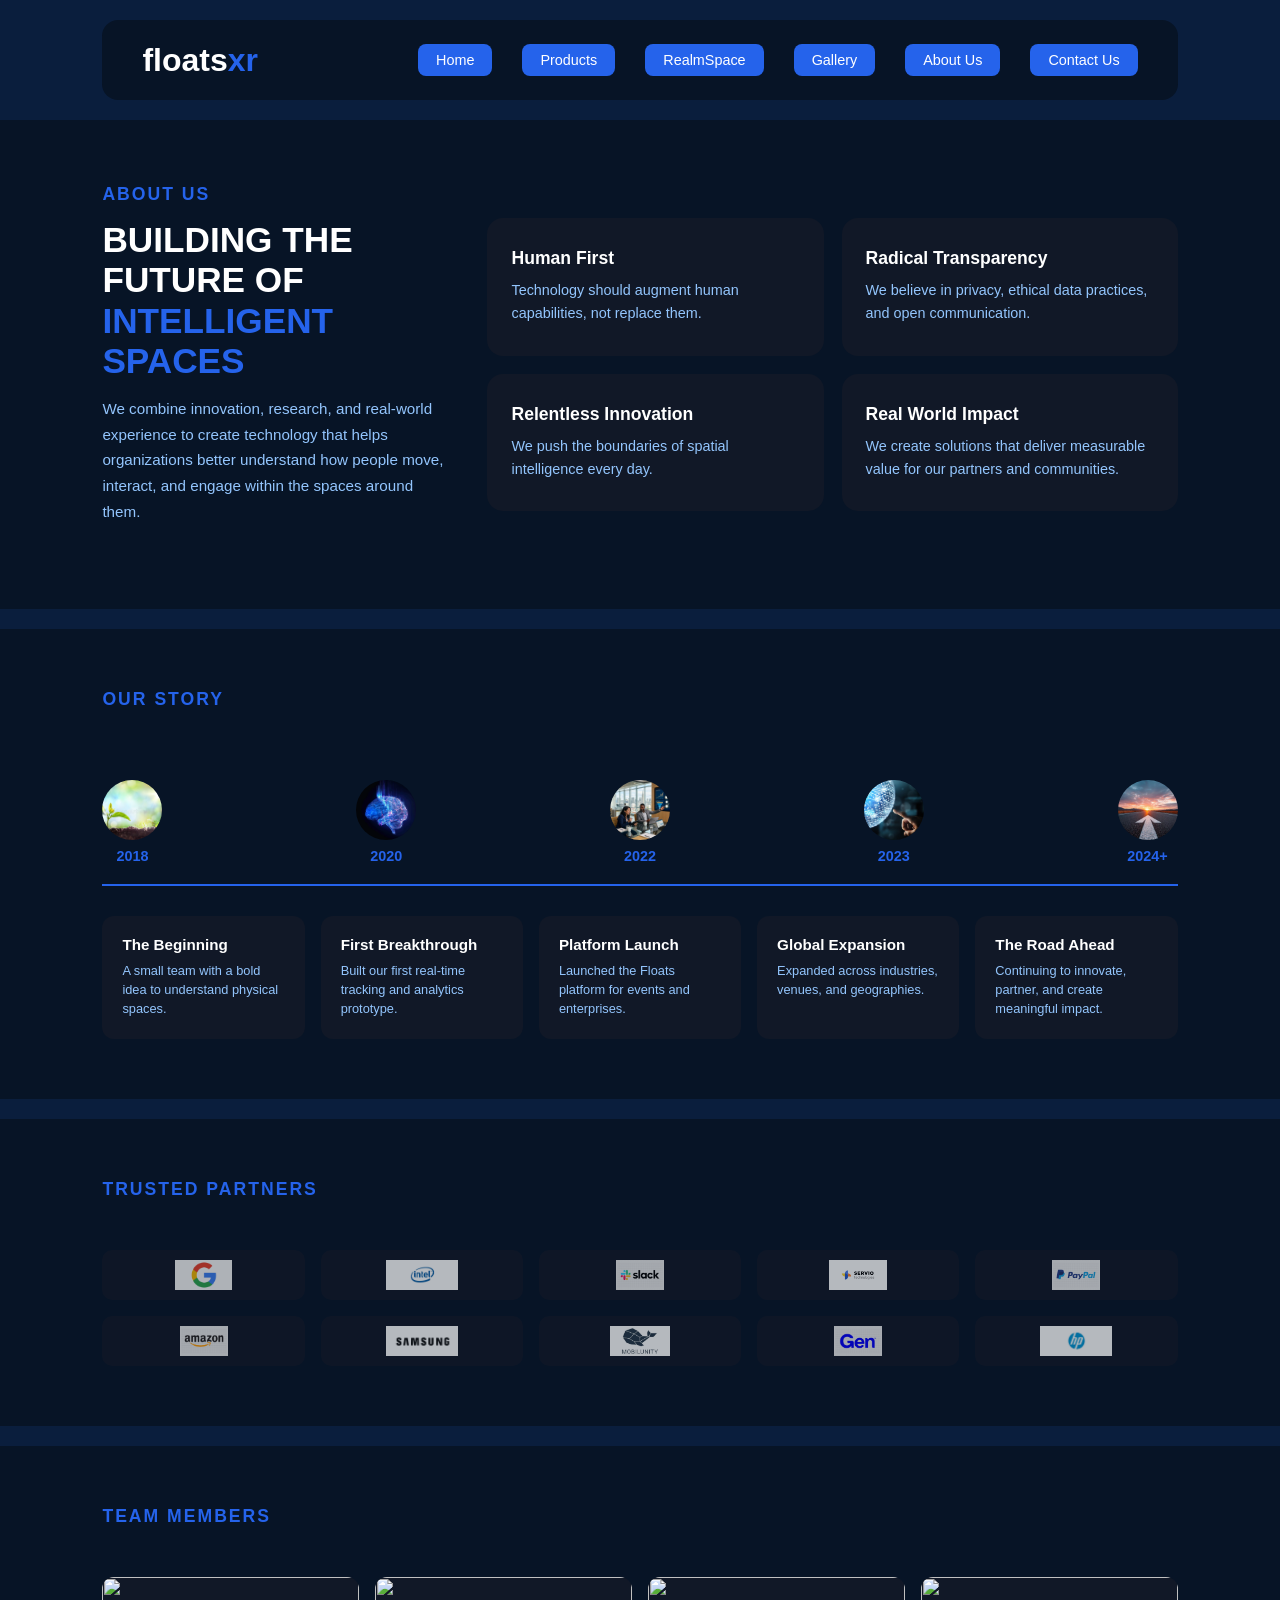
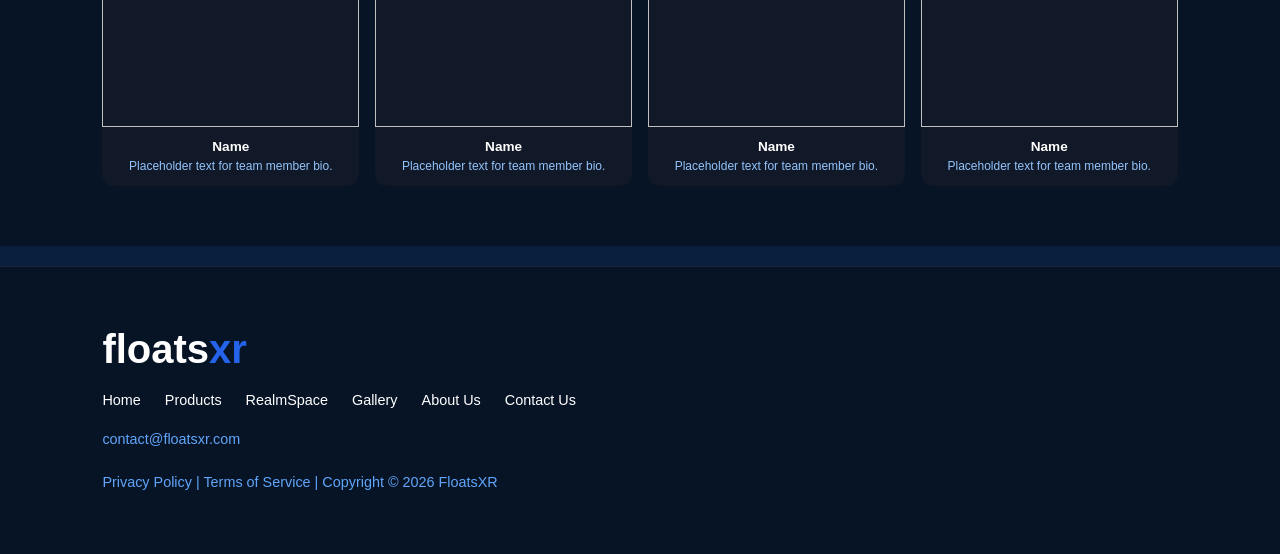
==== commit eac6fa28: "Update about.html" ====
--- a/about.html
+++ b/about.html
@@ -82,23 +82,23 @@
 
             <div class="timeline-bar">
                 <div class="timeline-date">
-                    <img src="image44.png" alt="">
+                    <img src="image55.png" alt="">
                     <span>2018</span>
                 </div>
                 <div class="timeline-date">
-                    <img src="image45.png" alt="">
+                    <img src="image56.png" alt="">
                     <span>2020</span>
                 </div>
                 <div class="timeline-date">
-                    <img src="image46.png" alt="">
+                    <img src="image57.png" alt="">
                     <span>2022</span>
                 </div>
                 <div class="timeline-date">
-                    <img src="image47.png" alt="">
+                    <img src="image58.png" alt="">
                     <span>2023</span>
                 </div>
                 <div class="timeline-date">
-                    <img src="image48.png" alt="">
+                    <img src="image59.png" alt="">
                     <span>2024+</span>
                 </div>
             </div>
@@ -139,16 +139,16 @@
         <p class="section-label" style="align-self:flex-start;">TRUSTED PARTNERS</p>
 
         <div class="partners-grid">
-            <img src="image49.png" alt="">
-            <img src="image50.png" alt="">
-            <img src="image51.png" alt="">
-            <img src="image52.png" alt="">
-            <img src="image53.png" alt="">
-            <img src="image54.png" alt="">
-            <img src="image55.png" alt="">
-            <img src="image56.png" alt="">
-            <img src="image57.png" alt="">
-            <img src="image58.png" alt="">
+            <img src="image60.png" alt="">
+            <img src="image61.png" alt="">
+            <img src="image62.png" alt="">
+            <img src="image63.png" alt="">
+            <img src="image64.png" alt="">
+            <img src="image65.png" alt="">
+            <img src="image66.png" alt="">
+            <img src="image67.png" alt="">
+            <img src="image68.png" alt="">
+            <img src="image69.png" alt="">
         </div>
 
     </div>
@@ -162,32 +162,22 @@
 
         <div class="team-grid">
             <div class="team-card">
-                <img src="image38.png" alt="">
-                <strong>Name</strong>
-                <p class="team-bio">Placeholder text for team member bio.</p>
-            </div>
-            <div class="team-card">
-                <img src="image39.png" alt="">
-                <strong>Name</strong>
-                <p class="team-bio">Placeholder text for team member bio.</p>
-            </div>
-            <div class="team-card">
-                <img src="image40.png" alt="">
-                <strong>Name</strong>
-                <p class="team-bio">Placeholder text for team member bio.</p>
-            </div>
-            <div class="team-card">
-                <img src="image41.png" alt="">
-                <strong>Name</strong>
-                <p class="team-bio">Placeholder text for team member bio.</p>
-            </div>
-            <div class="team-card">
-                <img src="image42.png" alt="">
-                <strong>Name</strong>
-                <p class="team-bio">Placeholder text for team member bio.</p>
-            </div>
-            <div class="team-card">
-                <img src="image43.png" alt="">
+                <img src="image70.png" alt="">
+                <strong>Name</strong>
+                <p class="team-bio">Placeholder text for team member bio.</p>
+            </div>
+            <div class="team-card">
+                <img src="image71.png" alt="">
+                <strong>Name</strong>
+                <p class="team-bio">Placeholder text for team member bio.</p>
+            </div>
+            <div class="team-card">
+                <img src="image72.png" alt="">
+                <strong>Name</strong>
+                <p class="team-bio">Placeholder text for team member bio.</p>
+            </div>
+            <div class="team-card">
+                <img src="image73.png" alt="">
                 <strong>Name</strong>
                 <p class="team-bio">Placeholder text for team member bio.</p>
             </div>
--- a/style.css
+++ b/style.css
@@ -191,7 +191,7 @@
     content:'';
     position:absolute;
     inset:0;
-    background:rgba(7,20,38,.3);
+    background:rgba(7,20,38,0);
     z-index:1;
     transition:.4s;
 }
@@ -209,7 +209,6 @@
 .slanted-card:not(:hover){
     flex:.7;
     max-width:300px;
-    opacity:.5;
 }
 
 .slanted-inner{
@@ -228,7 +227,7 @@
 
 .slanted-inner h3{
     font-size:1.1rem;
-    margin-bottom:14px;
+    margin-bottom:20px;
     color:#fff;
 }
 
@@ -884,7 +883,7 @@
 
 .team-grid{
     display:grid;
-    grid-template-columns:repeat(6,1fr);
+    grid-template-columns:repeat(4,1fr);
     gap:16px;
     width:100%;
 }
@@ -942,10 +941,15 @@
     display:flex;
     justify-content:center;
     align-items:center;
-    color:#fff;
-    font-size:.7rem;
-    font-weight:700;
     margin:0 auto 16px;
+    overflow:hidden;
+}
+
+.service-icon img{
+    width:100%;
+    height:100%;
+    object-fit:cover;
+    display:block;
 }
 
 .service-card h3{
@@ -1020,29 +1024,41 @@
 
 /* SOCIAL */
 
-.social-links{
-    display:flex;
-    gap:20px;
-    flex-wrap:wrap;
-    justify-content:center;
-}
-
-.social-links a{
-    color:#93c5fd;
+.social-grid{
+    display:grid;
+    grid-template-columns:repeat(3,1fr);
+    gap:16px;
+    width:100%;
+    max-width:500px;
+}
+
+.social-grid{
+    display:grid;
+    grid-template-columns:repeat(6,1fr);
+    gap:16px;
+    width:100%;
+    max-width:900px;
+}
+
+.social-btn{
+    background:#2563eb;
+    border-radius:12px;
+    padding:24px 12px;
+    color:#fff;
+    font-size:1rem;
+    font-weight:600;
     text-decoration:none;
-    font-size:.9rem;
-    padding:8px 20px;
-    background:#111827;
-    border-radius:8px;
+    text-align:center;
     transition:.3s;
-}
-
-.social-links a:hover{
-    background:#2563eb;
-    color:#fff;
+    white-space:nowrap;
+}
+
+.social-btn:hover{
+    background:#1d4ed8;
 }
 
 /* FOOTER */
+
 
 .footer{
     margin-top:20px;
@@ -1307,8 +1323,7 @@
         grid-template-columns:1fr;
     }
 
-    .social-links{
-        flex-direction:column;
-        align-items:center;
-    }
-}
+    .social-grid{
+        grid-template-columns:repeat(3,1fr);
+    }
+}
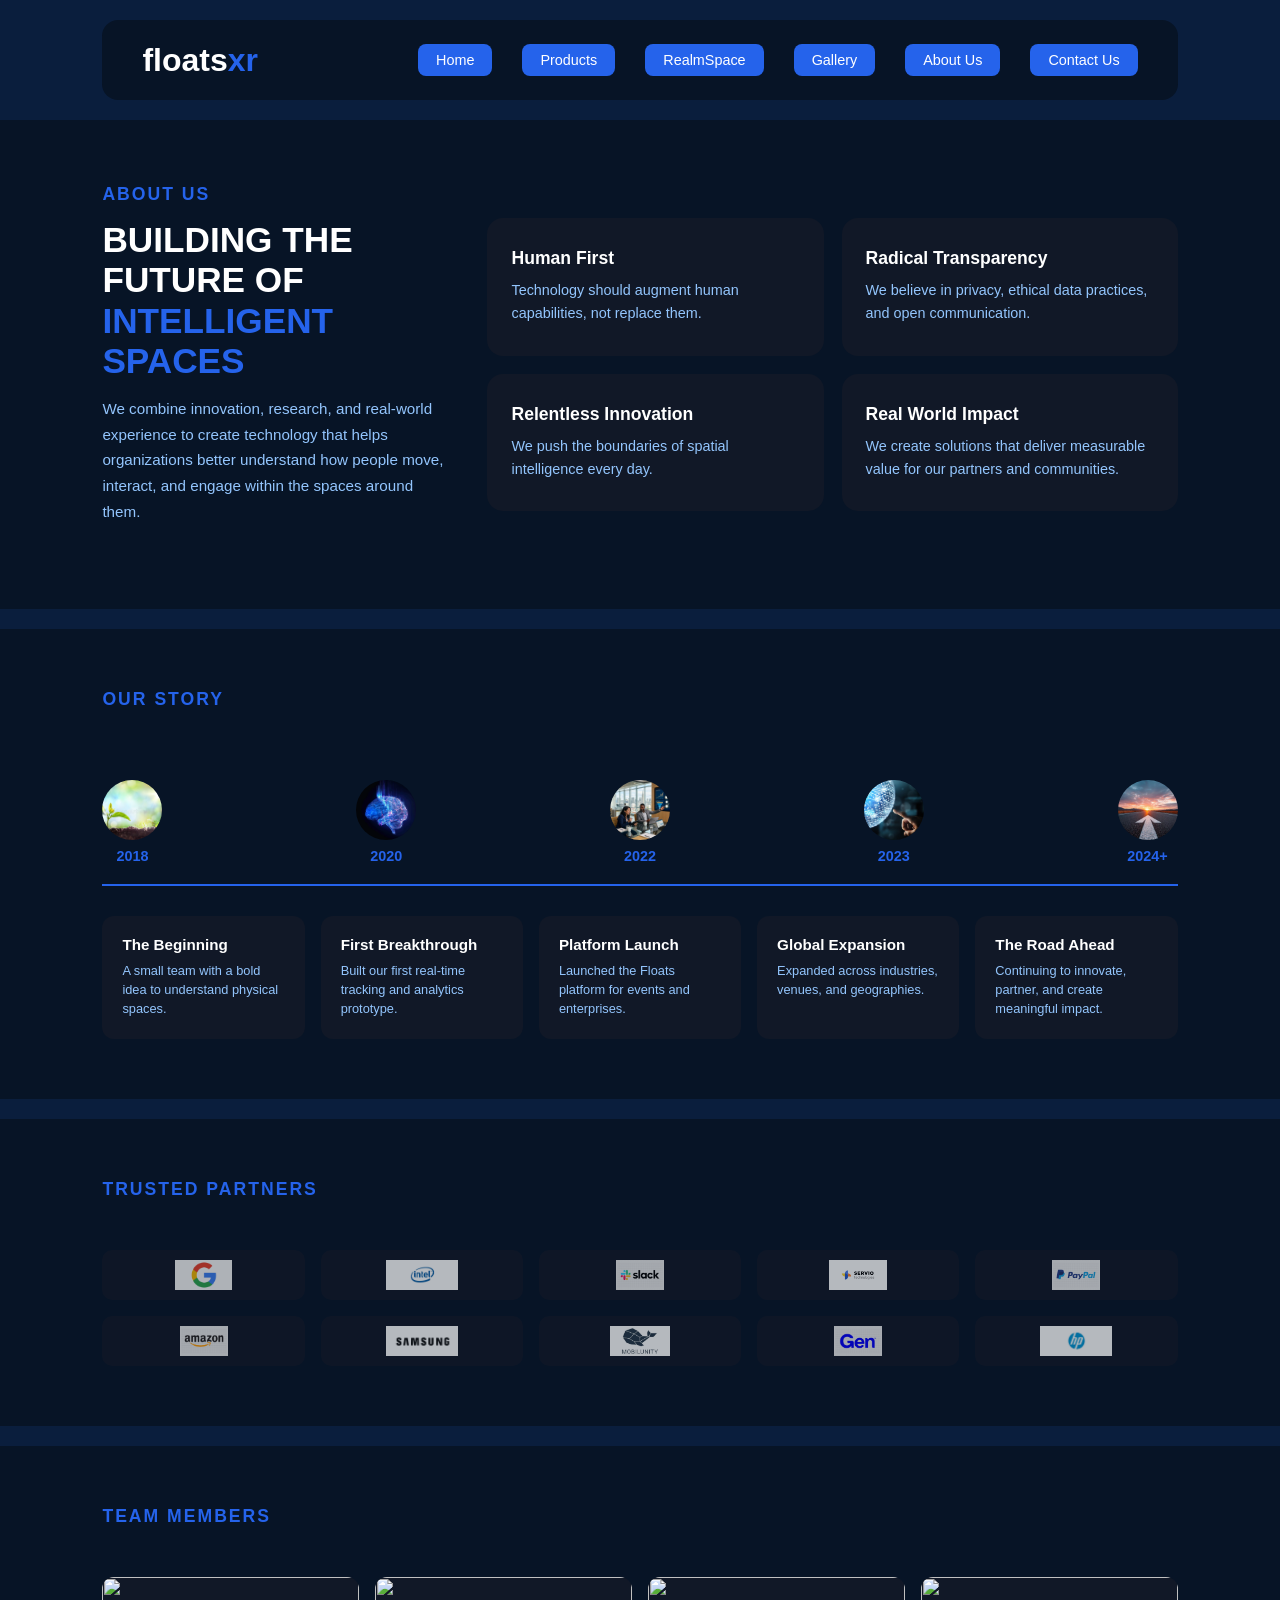
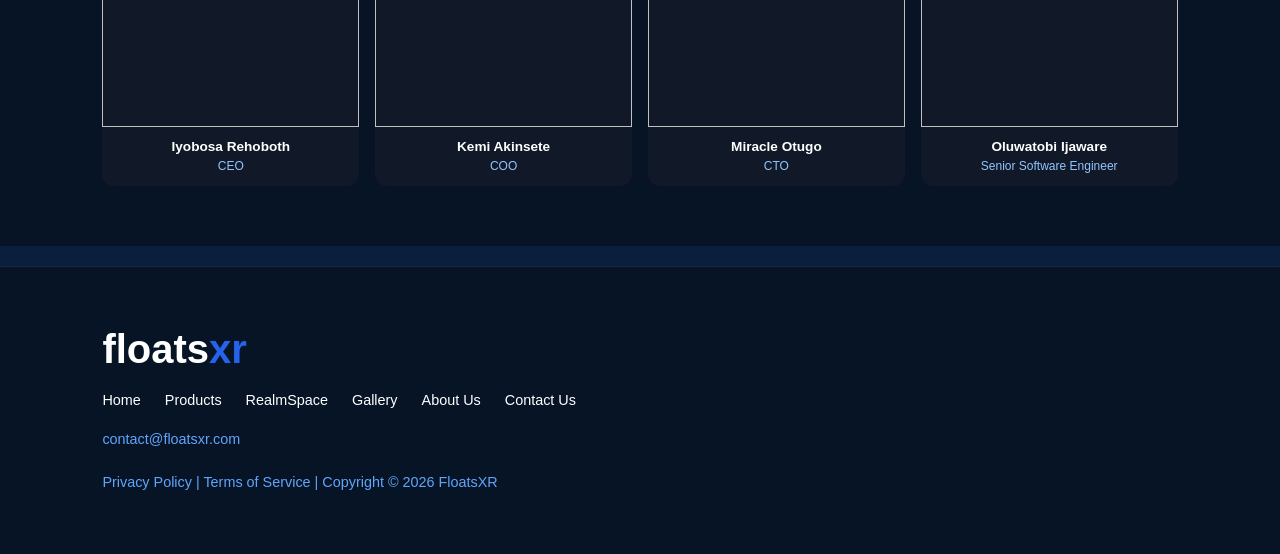
==== commit 5cebbd82: "Update about.html" ====
--- a/about.html
+++ b/about.html
@@ -163,23 +163,23 @@
         <div class="team-grid">
             <div class="team-card">
                 <img src="image70.png" alt="">
-                <strong>Name</strong>
-                <p class="team-bio">Placeholder text for team member bio.</p>
+                <strong>Iyobosa Rehoboth</strong>
+                <p class="team-bio">CEO</p>
             </div>
             <div class="team-card">
                 <img src="image71.png" alt="">
-                <strong>Name</strong>
-                <p class="team-bio">Placeholder text for team member bio.</p>
+                <strong>Kemi Akinsete</strong>
+                <p class="team-bio">COO</p>
             </div>
             <div class="team-card">
                 <img src="image72.png" alt="">
-                <strong>Name</strong>
-                <p class="team-bio">Placeholder text for team member bio.</p>
+                <strong>Miracle Otugo</strong>
+                <p class="team-bio">CTO</p>
             </div>
             <div class="team-card">
                 <img src="image73.png" alt="">
-                <strong>Name</strong>
-                <p class="team-bio">Placeholder text for team member bio.</p>
+                <strong>Oluwatobi Ijaware</strong>
+                <p class="team-bio">Senior Software Engineer</p>
             </div>
         </div>
 
